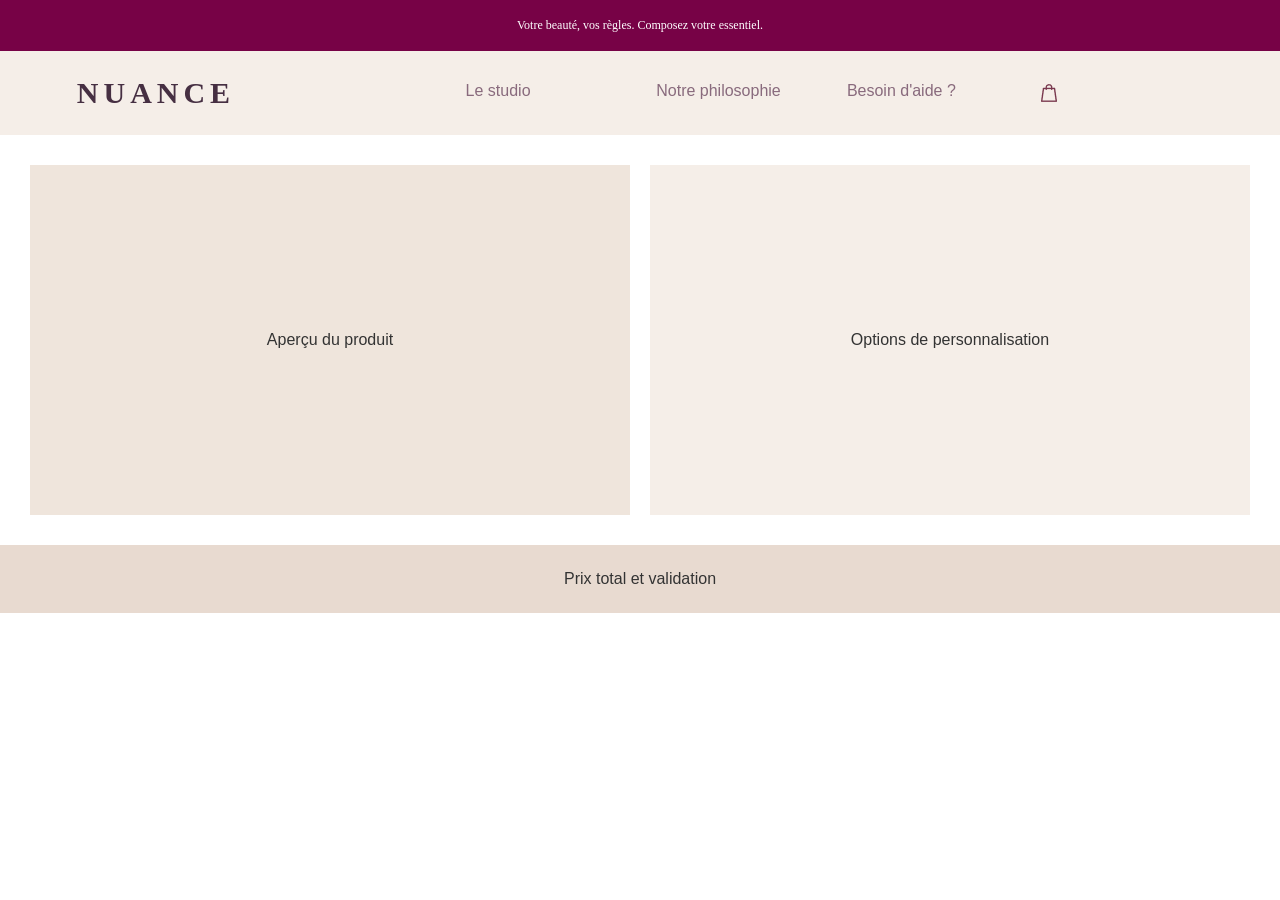
==== index.html @ 0a3bd09a "feat: create header section" ====
<!DOCTYPE html>
<html lang="fr">
<head>
    <meta charset="UTF-8">
    <meta name="viewport" content="width=device-width, initial-scale=1.0">
    <link rel="stylesheet" href="css/style.css">
    <title>NUANCE - Zoning</title>
</head>
<body>

    

        <div class="bandeau">
            <p>Votre beauté, vos règles. Composez votre essentiel.</p>
        </div>

        <header class="site-header">
            <div class="logo">NUANCE</div>

            <nav class="navigation">
                <a href="#configurateur">Le studio</a>
                <a href="#philosophie">Notre philosophie</a>
                <a href="#aide">Besoin d'aide ?</a>
                <img src="assets/icons/Panier.png" alt="Menu" class="nav-icon">

            </nav>
        </header>

        <main class="configurateur" id="configurateur">

            <section class="preview">
                Aperçu du produit
            </section>

            <section class="options">
                Options de personnalisation
            </section>

        </main>

        <footer class="footer">
            Prix total et validation
        </footer>


</body>
</html>
---- css/style.css ----
* {
    margin: 0;
    padding: 0;
    box-sizing: border-box;
}

body {
    font-family: Arial, sans-serif;
    color: #333333;
}

/* Bandeau */
.bandeau {
    background-color: #770246;
    width: 100%;
    padding: 18px 16px;
    text-align: center;
}
.bandeau p {
    color: white;
    font-family: Georgia, 'Times New Roman', Times, serif;
    font-size: 12px;
}

/* Header */
.site-header {
    display: grid;
    grid-template-columns: 1fr 2fr;
    align-items: center;
    gap: 20px;
    padding: 25px 6%;
    background-color: #F5EEE8;

}

.logo {
    font-family: Georgia, serif;
    font-size: 30px;
    font-weight: bold;
    letter-spacing: 5px;
    color: #462f42;
}

.navigation {
    display: grid;
   grid-template-columns: repeat(4 , 1fr);
    justify-content: end;
    gap: 25px;
    
}

.navigation a {
    color: #3302288e;
    text-decoration: none;
}

/* Contenu principal */
.configurateur {
    display: grid;
    grid-template-columns: 1fr 1fr;
    gap: 20px;
    padding: 30px;
   
}

.preview,
.options {
    display: grid;
    place-items: center;
    min-height: 350px;
    padding: 20px;
}

.preview {
    background-color: #EFE5DC;
}

.options {
    background-color: #F5EEE8;
}

/* Footer */
.footer {
    padding: 25px;
    text-align: center;
    background-color: #E8DAD0;
}
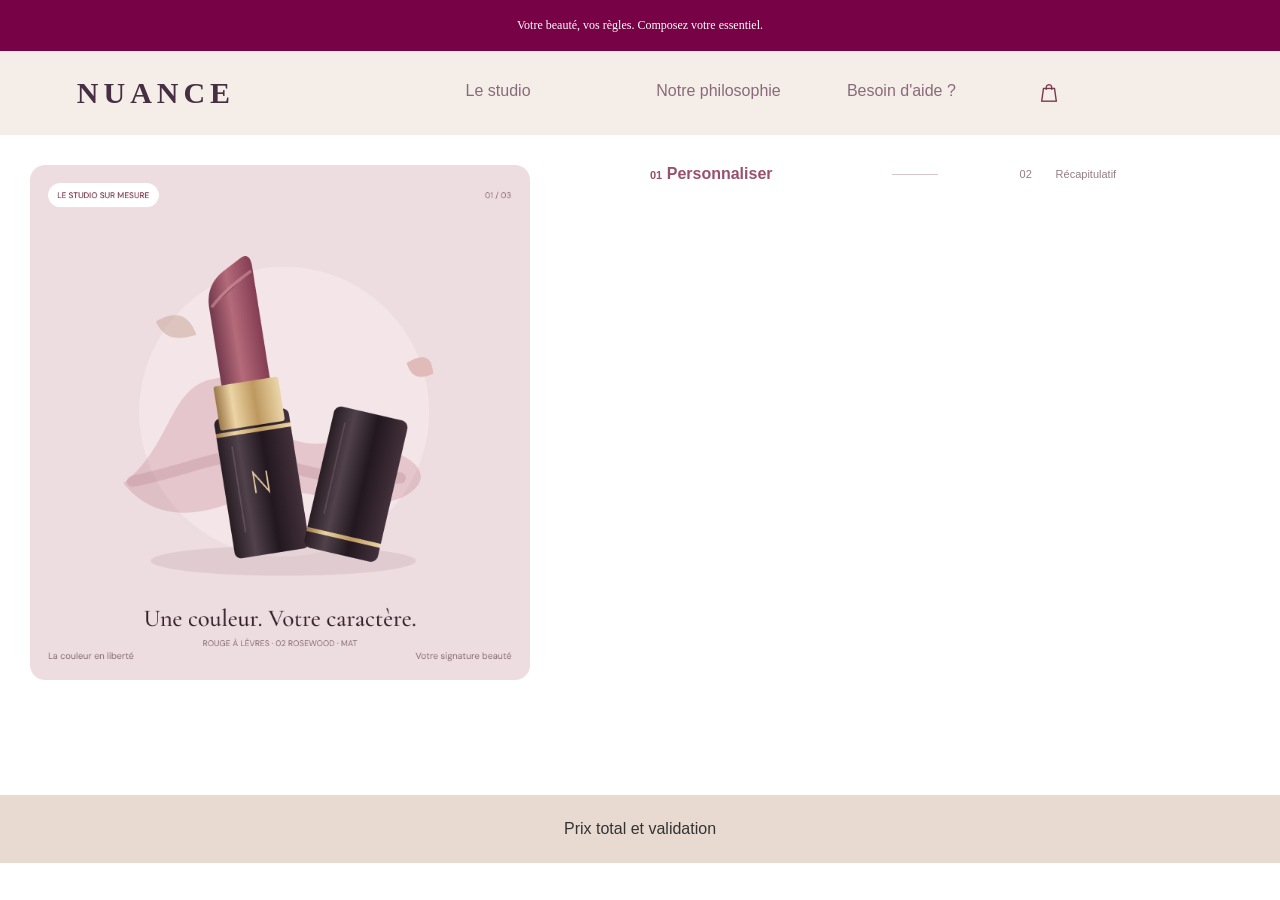
==== commit aa439712: "modification sur configuration et preview" ====
--- a/index.html
+++ b/index.html
@@ -30,11 +30,21 @@
         <main class="configurateur" id="configurateur">
 
             <section class="preview">
-                Aperçu du produit
+                <img src="assets/image/Aperçu produit en direct.png" alt="Une couleur. Votre caractère"  class="preview-image">
             </section>
 
             <section class="options">
-                Options de personnalisation
+                <div class="steps">
+                    <div class="step-active">
+                        <span class="step-number">01</span>
+                        <span>Personnaliser</span>
+                    </div>
+                    <span class="step-line"></span>
+                    <div class="step">
+                        <span class="step-number">02</span>
+                        <span>Récapitulatif</span>
+                    </div>
+                </div>
             </section>
 
         </main>
--- a/css/style.css
+++ b/css/style.css
@@ -65,22 +65,55 @@
    
 }
 
-.preview,
-.options {
+.preview {
     display: grid;
-    place-items: center;
-    min-height: 350px;
-    padding: 20px;
+    grid-template-columns: 1fr;
+    min-height: 600px;
+    padding: 0;
+    border-radius: 20px;
+
 }
+.preview img {
+    display: block;
+    width: 100%;
+    max-width: 500px;
+    object-fit: contain;
 
-.preview {
-    background-color: #EFE5DC;
 }
 
 .options {
-    background-color: #F5EEE8;
+
+    width: 100%;
 }
+.steps {
+    display: grid;
+    grid-template-columns: 2fr 1fr 2fr;
+    align-items: center;
+    gap: 12px;
 
+}
+.step {
+    display: grid;
+    grid-template-columns: 30px 1fr;
+    align-items: center;
+    gap: 6px;
+    font-size: 11px;
+    color: #947D86;
+    white-space: nowrap;
+}
+.step-active {
+    color: #98516C;
+    font-weight: bold;
+}
+.step-number {
+    font-size: 11px;
+
+}
+.step-line {
+    width: 40%;
+    height: 1px;
+    background-color: #D8C5CC;
+}
 /* Footer */
 .footer {
     padding: 25px;
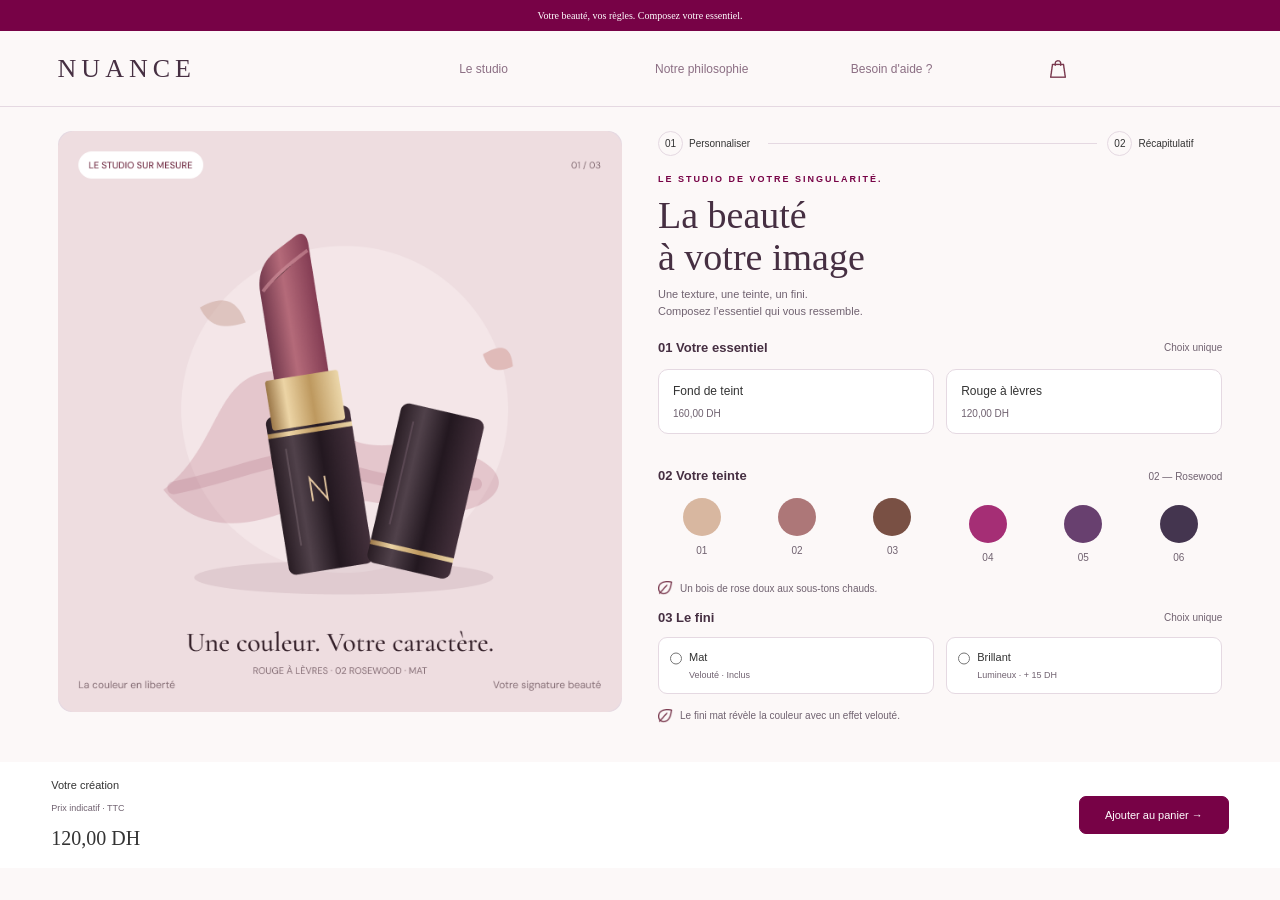
==== commit d6d294a8: "feat: complete configurator HTML and CSS" ====
--- a/index.html
+++ b/index.html
@@ -5,11 +5,10 @@
     <meta charset="UTF-8">
     <meta name="viewport" content="width=device-width, initial-scale=1.0">
     <link rel="stylesheet" href="css/style.css">
+    <link rel="stylesheet" href="css/responsive.css">
     <title>NUANCE - Zoning</title>
 </head>
 <body>
-
-    
 
         <div class="bandeau">
             <p>Votre beauté, vos règles. Composez votre essentiel.</p>
@@ -40,18 +39,138 @@
                         <span>Personnaliser</span>
                     </div>
                     <span class="step-line"></span>
-                    <div class="step">
+                    <div class="step-active">
                         <span class="step-number">02</span>
                         <span>Récapitulatif</span>
                     </div>
                 </div>
+                <div class="intro">
+                    <p class="small-title">
+                        LE STUDIO DE VOTRE SINGULARITÉ.
+                    </p>
+                    <h1>
+                        La beauté <br>
+                        à votre image
+                    </h1>
+                    <p class="intro-desription">
+                        Une texture, une teinte, un fini.<br>
+                        Composez l’essentiel qui vous ressemble.
+                    </p>
+
+                </div>
+                <div class="option-section">
+                    <div class="option-heading">
+                        <h2>01  Votre essentiel</h2>
+                        <span>Choix unique</span>
+                    </div>
+                    <div class="product-choix">
+                        <label class="choix-card">
+                            <input type="radio" name="produit" value="Fond de teint">
+                            <span class="choix-name">Fond de teint</span>
+                            <span class="choix-prix">160,00 DH</span>
+                        </label>
+                        <label class="choix-card">
+                            <input type="radio" name="produit" value="Rouge à lèvres">
+                            <span class="choix-name">Rouge à lèvres</span>
+                            <span class="choix-prix">120,00 DH</span>
+                        </label>
+                    </div>
+
+                </div>
+                <div class="option-section">
+                    <div class="option-heading">
+                        <h2>02  Votre teinte</h2>
+                        <span>02 — Rosewood</span>
+
+                    </div>
+                    <div class="teint-choix">
+                        <label class="teint-card">
+                            <input type="radio" name="teint" value="01">
+                            <span class="swatch nude"></span>
+                            <span>01</span>
+                        </label>
+                        <label class="teint-card">
+                            <input type="radio" name="teint" value="02">
+                            <spam class="swatch rosewood"></spam>
+                            <span>02</span>
+                        </label>
+                        <label class="teint-card">
+                            <input type="radio" name="teint" value="03">
+                            <span class="swatch cacao"></span>
+                            <span>03</span>
+                        </label>
+                        <label class="teint-card">
+                            <input type="radio" name="teint" value="04">
+                            <img src="" alt="">
+                            <span class="swatch prune"></span>
+                            <span>04</span>
+
+                        </label>
+                        <label class="teint-card">
+                            <input type="radio" name="teint" value="05">
+                            <img src="" alt="">
+                            <span class="swatch rouge"></span>
+                            <span>05</span>
+
+                        </label>
+                        <label class="teint-card">
+                            <input type="radio" name="teint" value="06">
+                            <img src="" alt="">
+                            <span class="swatch terracotta"></span>
+                            <span>06</span>
+
+                        </label>
+
+                    </div>
+                 <p class="note">
+    <img src="assets/icons/Group.png" alt="">
+    Un bois de rose doux aux sous-tons chauds.
+</p>
+                    <div class="section">
+                        <div class="section-title">
+                            <h2>03  Le fini</h2>
+                            <span>Choix unique</span>
+                        </div>
+                        <div class="finish">
+                            <label class="option-fini">
+                                <input type="radio" name="finition" value="Mat">
+                                <span class="content-fini">
+                                <strong>Mat</strong>
+                                <small>Velouté · Inclus</small>
+                            </span>
+                            </label>
+                            <label class="option-fini">
+                                <input type="radio" name="finition" value="Brillant">
+                                <span class="content-fini">
+                                <strong>Brillant</strong>
+                                <small>Lumineux · + 15 DH</small>
+                               </span>
+                            </label>
+                    </div>
+                    <p class="note">
+                        <img src="assets/icons/Group.png" alt="note-icone">
+                        Le fini mat révèle la couleur avec un effet velouté.
+                    </p>
+                </div>
+            
+
             </section>
+            
 
         </main>
+        <div class="checkout" id="commande">
+                    <div>
+                    <p>Votre création</p>
+                    <small>Prix indicatif · TTC</small>
+                </div>
+                <strong>120,00 DH</strong>
 
-        <footer class="footer">
-            Prix total et validation
-        </footer>
+                <button type="button">Ajouter au panier →</button>
+                </div>
+
+        <footer id="philosophie">
+        
+    </footer>
 
 
 </body>
--- a/css/style.css
+++ b/css/style.css
@@ -1,4 +1,18 @@
 
+
+
+
+:root {
+    --color-primary: #770246;
+    --color-background: #F5EEE8;
+    --color-logo: #462f42;
+    --color-link: #3302288e;
+    --color-text: #333333;
+    --color-white: #ffffff;
+    --color-border: #e5d9e2;
+    --color-muted: #706270;
+    --color-light: #f8f3f6;
+}
 
 * {
     margin: 0;
@@ -8,115 +22,477 @@
 
 body {
     font-family: Arial, sans-serif;
-    color: #333333;
+    color: var(--color-text);
+    background-color: #fcf8f8;
+    line-height: 1.5;
+}
+
+img {
+    max-width: 100%;
+    display: block;
 }
 
 /* Bandeau */
+
 .bandeau {
-    background-color: #770246;
-    width: 100%;
-    padding: 18px 16px;
+    background-color: var(--color-primary);
+    width: 100%;
+    padding: 8px 16px;
     text-align: center;
 }
+
 .bandeau p {
-    color: white;
-    font-family: Georgia, 'Times New Roman', Times, serif;
-    font-size: 12px;
+    color: var(--color-white);
+    font-family: Georgia, "Times New Roman", serif;
+    font-size: 10px;
 }
 
 /* Header */
+
 .site-header {
     display: grid;
     grid-template-columns: 1fr 2fr;
     align-items: center;
     gap: 20px;
-    padding: 25px 6%;
-    background-color: #F5EEE8;
-
+    padding: 18px 4.5%;
+    background-color: #fcf8f8;
+    border-bottom: 1px solid var(--color-border);
 }
 
 .logo {
     font-family: Georgia, serif;
-    font-size: 30px;
+    font-size: 26px;
+    font-weight: normal;
+    letter-spacing: 5px;
+    color: var(--color-logo);
+}
+
+.navigation {
+    display: grid;
+    grid-template-columns: repeat(4, 1fr);
+    align-items: center;
+    gap: 20px;
+}
+
+.navigation a {
+    color: var(--color-link);
+    text-decoration: none;
+    font-size: 12px;
+}
+
+.navigation a:hover {
+    color: var(--color-primary);
+}
+
+/* Configurateur */
+
+.configurateur {
+    display: grid;
+    grid-template-columns: 1fr 1fr;
+    align-items: start;
+    gap: 36px;
+    padding: 24px 4.5%;
+    max-width: 1600px;
+    margin: 0 auto;
+
+}
+
+/* Aperçu produit */
+
+.preview {
+    display: grid;
+    grid-template-columns: 1fr;
+    align-content: start;
+    width: 100%;
+    min-width: 0;
+    min-height: 0;
+    padding: 0;
+    background-color: var(--color-border);
+    border-radius: 14px;
+    overflow: hidden;
+}
+
+.preview-image {
+    display: block;
+    width: 100%;
+    max-width: none;
+    height: auto;
+    object-fit: contain;
+    border-radius: 14px;
+}
+
+/* Options */
+
+.options {
+    display: grid;
+    grid-template-columns: 1fr;
+    align-content: start;
+    gap: 17px;
+    width: 100%;
+    min-width: 0;
+}
+
+/* Étapes */
+
+.steps {
+    display: grid;
+    grid-template-columns: 100px 1fr 115px;
+    align-items: center;
+    gap: 10px;
+    color: var(--color-muted);
+    font-size: 10px;
+}
+
+.step-active {
+    display: grid;
+    grid-template-columns: 25px 1fr;
+    align-items: center;
+    gap: 6px;
+    color: var(--color-text);
+}
+
+.step-number {
+    display: grid;
+    place-items: center;
+    width: 25px;
+    height: 25px;
+    border: 1px solid var(--color-border);
+    border-radius: 50%;
+    font-size: 10px;
+}
+
+.step-line {
+    height: 1px;
+    background-color: var(--color-border);
+}
+
+/* Introduction */
+
+.intro {
+    display: grid;
+    gap: 7px;
+}
+
+.small-title {
+    color: var(--color-primary);
+    font-size: 9px;
+    letter-spacing: 2px;
     font-weight: bold;
-    letter-spacing: 5px;
-    color: #462f42;
-}
-
-.navigation {
-    display: grid;
-   grid-template-columns: repeat(4 , 1fr);
-    justify-content: end;
-    gap: 25px;
+}
+
+.intro h1 {
+    font-family: Georgia, "Times New Roman", serif;
+    font-size: 38px;
+    line-height: 1.12;
+    font-weight: normal;
+    color: var(--color-logo);
+}
+
+.intro-desription {
+    color: var(--color-muted);
+    font-size: 11px;
+    line-height: 1.6;
+}
+
+/* Sections */
+
+.option-section {
+    display: grid;
+    gap: 12px;
+    padding-bottom: 15px;
     
 }
 
-.navigation a {
-    color: #3302288e;
-    text-decoration: none;
-}
-
-/* Contenu principal */
-.configurateur {
+/* Titre des sections */
+
+.option-heading {
+    display: grid;
+    grid-template-columns: 1fr 130px;
+    align-items: center;
+    gap: 10px;
+}
+
+.option-heading h2 {
+    font-size: 13px;
+    font-weight: bold;
+    color: var(--color-logo);
+}
+
+.option-heading span {
+    color: var(--color-muted);
+    font-size: 10px;
+    text-align: right;
+}
+
+/* Choix produit */
+
+.product-choix {
     display: grid;
     grid-template-columns: 1fr 1fr;
-    gap: 20px;
-    padding: 30px;
+    gap: 12px;
+}
+
+.choix-card {
+    display: grid;
+    grid-template-columns: 1fr;
+    align-content: start;
+    gap: 6px;
+    min-width: 0;
+    padding: 12px 14px;
+    border-radius: 10px;
+    border: 1px solid var(--color-border);
+    background-color: var(--color-white);
+    cursor: pointer;
+}
+
+.choix-card input {
+    position: absolute;
+    opacity: 0;
+}
+
+.choix-name {
+    font-size: 12px;
+}
+
+.choix-prix {
+    color: var(--color-muted);
+    font-size: 10px;
+}
+
+.choix-card:has(input:checked) {
+    border: 1.5px solid var(--color-logo);
+    background-color: #f7ebef;
+}
+
+.choix-card:has(input:checked) .choix-name::before {
+    content: "✓ ";
+    margin-right: 4px;
+    color: var(--color-logo);
+}
+
+/* Choix teinte */
+
+.teint-choix {
+    display: grid;
+    grid-template-columns: repeat(6, minmax(0, 1fr));
+    gap: 8px;
+    width: 100%;
+}
+
+.teint-card {
+    display: grid;
+    grid-template-columns: 1fr;
+    justify-items: center;
+    align-content: start;
+    gap: 7px;
+    min-width: 0;
+    cursor: pointer;
+}
+
+.teint-card input {
+    position: absolute;
+    opacity: 0;
+}
+
+.swatch {
+    display: grid;
+    place-items: center;
+    width: 38px;
+    height: 38px;
+    border: 2px solid transparent;
+    border-radius: 50%;
+}
+
+.nude {
+    background-color: #d8b7a0;
+}
+
+.rosewood {
+    background-color: #ad7778;
+}
+
+.cacao {
+    background-color: #795044;
+}
+
+.prune {
+    background-color: #a52e75;
+}
+
+.rouge {
+    background-color: #68406f;
+}
+
+.terracotta {
+    background-color: #44354f;
+}
+
+.teint-card span:last-child {
+    color: var(--color-muted);
+    font-size: 10px;
+    text-align: center;
+    white-space: nowrap;
+}
+
+.teint-card:has(input:checked) .swatch {
+    border: 2px solid var(--color-white);
+    outline: 2px solid var(--color-logo);
+    outline-offset: 2px;
+}
+
+.teint-card:has(input:checked) span:last-child::before {
+    content: "✓ ";
+    color: var(--color-logo);
+}
+
+/* Note */
+
+.note {
+    display: grid;
+    grid-template-columns: 15px 1fr;
+    align-items: center;
+    gap: 7px;
+    width: 100%;
+    margin-top: 4px;
+    color: var(--color-muted);
+    font-size: 10px;
+    line-height: 1.5;
+}
+
+.note img {
+    width: 15px;
+    height: 15px;
+    object-fit: contain;
+}
+
+/* Finition */
+
+.section {
+    display: grid;
+    gap: 10px;
+}
+
+.section-title {
+    display: grid;
+    grid-template-columns: 1fr 110px;
+    align-items: center;
+    gap: 10px;
+}
+
+.section-title h2 {
+    font-size: 13px;
+    font-weight: bold;
+    color: var(--color-logo);
+}
+
+.section-title span {
+    color: var(--color-muted);
+    font-size: 10px;
+    text-align: right;
+}
+
+.finish {
+    display: grid;
+    grid-template-columns: 1fr 1fr;
+    gap: 12px;
+}
+
+.option-fini {
+    display: grid;
+    grid-template-columns: 12px 1fr;
+    align-items: start;
+    gap: 7px;
+    padding: 11px;
+    border: 1px solid var(--color-border);
+    border-radius: 9px;
+    background-color: var(--color-white);
+    cursor: pointer;
+}
+
+.option-fini input {
+    margin-top: 3px;
+    accent-color: var(--color-primary);
+}
+
+.content-fini {
+    display: grid;
+    gap: 3px;
+}
+
+.content-fini strong {
+    font-size: 11px;
+    font-weight: normal;
+}
+
+.content-fini small {
+    color: var(--color-muted);
+    font-size: 9px;
+}
+
+.option-fini:has(input:checked) {
+    border-color: var(--color-primary);
+    background-color: #f7ebef;
+}
+
+/* Commande */
+
+.checkout {
+    display: grid;
+    grid-template-columns: 1fr 150px;
+    align-items: center;
+    gap: 5px 15px;
+    padding: 15px 4%;
    
-}
-
-.preview {
-    display: grid;
-    grid-template-columns: 1fr;
-    min-height: 600px;
-    padding: 0;
-    border-radius: 20px;
-
-}
-.preview img {
-    display: block;
-    width: 100%;
-    max-width: 500px;
-    object-fit: contain;
-
-}
-
-.options {
-
-    width: 100%;
-}
-.steps {
-    display: grid;
-    grid-template-columns: 2fr 1fr 2fr;
-    align-items: center;
-    gap: 12px;
-
-}
-.step {
-    display: grid;
-    grid-template-columns: 30px 1fr;
-    align-items: center;
-    gap: 6px;
+    background-color: var(--color-white);
+    width: 100%;
+
+    
+}
+
+.checkout p {
     font-size: 11px;
-    color: #947D86;
-    white-space: nowrap;
-}
-.step-active {
-    color: #98516C;
-    font-weight: bold;
-}
-.step-number {
+}
+
+.checkout small {
+    color: var(--color-muted);
+    font-size: 9px;
+}
+
+.checkout strong {
+    font-family: Georgia, "Times New Roman", serif;
+    font-size: 20px;
+    font-weight: normal;
+    text-align: left;
+}
+
+.checkout button {
+    grid-column: 2;
+    grid-row: 1 / 3;
+    width: 100%;
+    padding: 12px;
+    border: 1px solid var(--color-primary);
+    border-radius: 7px;
+    background-color: var(--color-primary);
+    color: var(--color-white);
     font-size: 11px;
-
-}
-.step-line {
-    width: 40%;
-    height: 1px;
-    background-color: #D8C5CC;
-}
+}
+
+.checkout button:hover {
+    background-color: var(--color-white);
+    color: var(--color-primary);
+}
+
 /* Footer */
-.footer {
-    padding: 25px;
-    text-align: center;
-    background-color: #E8DAD0;
-}
+
+footer {
+    display: grid;
+    grid-template-columns: 1fr 1fr;
+    gap: 16px;
+    padding: 15px 4.5%;
+    background-color: #fcf8f8;
+    color: var(--color-muted);
+    font-size: 9px;
+}
+
+
+
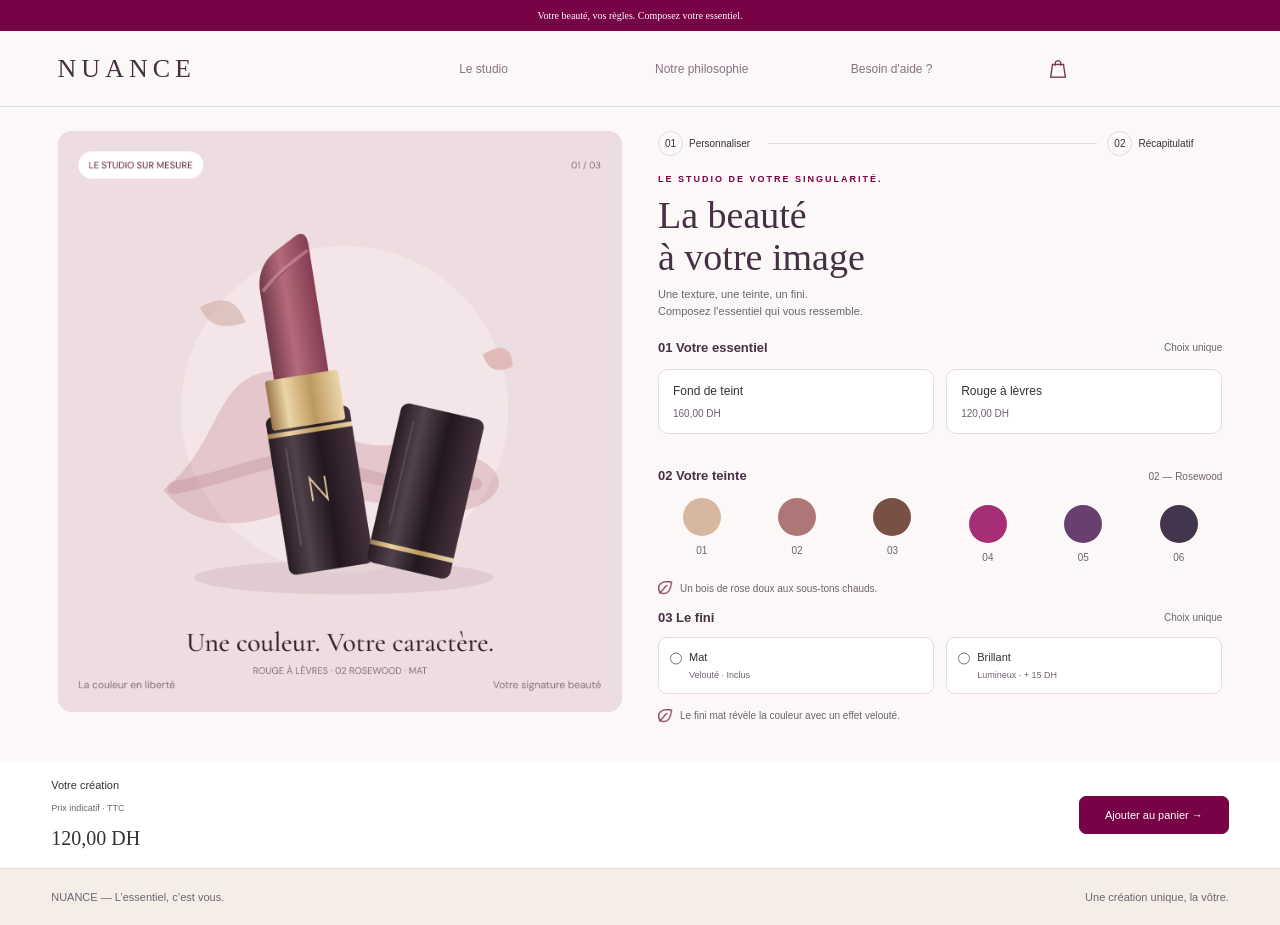
==== commit 754fe809: "Update footer across pages" ====
--- a/index.html
+++ b/index.html
@@ -169,7 +169,9 @@
                 </div>
 
         <footer id="philosophie">
-        
+        <span>NUANCE — L’essentiel, c’est vous.</span>
+
+        <span>Une création unique, la vôtre.</span>
     </footer>
 
 
--- a/css/style.css
+++ b/css/style.css
@@ -496,3 +496,232 @@
 
 
 
+
+/* Page Récapitulatif */
+
+.recap-page {
+    display: grid;
+    grid-template-columns: 1fr;
+    gap: 20px;
+    max-width: 1600px;
+    padding: 25px 4.5% 40px;
+}
+
+.recap-steps {
+    display: grid;
+    grid-template-columns: 120px 140px;
+    gap: 15px;
+    align-items: center;
+    color: var(--color-muted);
+    font-size: 11px;
+}
+
+.recap-intro {
+    display: grid;
+    gap: 10px;
+    margin-bottom: 10px;
+}
+
+.recap-intro .small-title {
+    color: var(--color-primary);
+    font-size: 10px;
+    letter-spacing: 2px;
+}
+
+.recap-intro h1 {
+    font-family: Georgia, "Times New Roman", serif;
+    font-size: 38px;
+    font-weight: normal;
+    color: var(--color-logo);
+}
+
+/* Contenu principal */
+
+.recap-layout {
+    display: grid;
+    grid-template-columns: 1fr 1fr;
+    align-items: start;
+    gap: 35px;
+}
+
+.recap-preview {
+    display: grid;
+    grid-template-columns: 1fr;
+    gap: 15px;
+    min-width: 0;
+}
+
+.recap-image {
+    width: 100%;
+    overflow: hidden;
+    border-radius: 14px;
+    background-color: var(--color-background);
+}
+
+.recap-image img {
+    display: block;
+    width: 100%;
+   
+}
+
+.recap-product-info {
+    display: grid;
+    grid-template-columns: 1fr 90px;
+    align-items: start;
+    gap: 15px;
+}
+
+.recap-product-info h2 {
+    font-family: Georgia, "Times New Roman", serif;
+    font-size: 17px;
+    font-weight: normal;
+    color: var(--color-logo);
+}
+
+.recap-product-info p {
+    margin-top: 5px;
+    color: var(--color-muted);
+    font-size: 12px;
+}
+
+.recap-product-info a {
+    color: var(--color-primary);
+    text-align: right;
+    font-size: 12px;
+    text-decoration: underline;
+}
+
+/* Carte récapitulatif */
+
+.recap-card {
+    display: grid;
+    grid-template-columns: 1fr;
+    align-content: start;
+    gap: 18px;
+    min-width: 0;
+    padding: 30px;
+    border: 1px solid var(--color-border);
+    border-radius: 14px;
+    background-color: var(--color-white);
+}
+
+.recap-badge {
+    width: fit-content;
+    padding: 7px 12px;
+    border-radius: 20px;
+    background-color: var(--color-background);
+    color: var(--color-primary);
+    font-size: 11px;
+}
+
+.recap-card h2 {
+    font-family: Georgia, "Times New Roman", serif;
+    font-size: 25px;
+    font-weight: normal;
+    color: var(--color-logo);
+}
+
+.recap-subtitle {
+    margin-top: -10px;
+    color: var(--color-muted);
+    font-size: 13px;
+}
+
+/* Détails du produit */
+
+.recap-ligne {
+    display: grid;
+    grid-template-columns: 1fr 120px;
+    align-items: center;
+    gap: 15px;
+    padding-bottom: 15px;
+    border-bottom: 1px solid var(--color-border);
+    font-size: 13px;
+}
+
+.recap-ligne span {
+    color: var(--color-muted);
+}
+
+.recap-ligne strong {
+    text-align: right;
+    font-size: 13px;
+    font-weight: normal;
+}
+
+/* Prix total */
+
+.recap-total {
+    display: grid;
+    grid-template-columns: 1fr 140px;
+    align-items: center;
+    gap: 15px;
+    padding-top: 5px;
+}
+
+.recap-total strong:first-child {
+    font-size: 15px;
+    font-weight: normal;
+}
+
+.recap-total strong:last-child {
+    color: var(--color-primary);
+    text-align: right;
+    font-family: Georgia, "Times New Roman", serif;
+    font-size: 25px;
+    font-weight: normal;
+}
+
+.recap-mention {
+    margin-top: -12px;
+    color: var(--color-muted);
+    font-size: 11px;
+}
+
+/* Bouton */
+
+.recap-button {
+    display: block;
+    width: 100%;
+    padding: 15px;
+    border: 1px solid var(--color-primary);
+    border-radius: 8px;
+    background-color: var(--color-primary);
+    color: var(--color-white);
+    text-align: center;
+    text-decoration: none;
+    font-size: 13px;
+}
+
+.recap-button:hover {
+    background-color: var(--color-logo);
+}
+
+/* Message de confirmation */
+
+.recap-note {
+    padding: 12px;
+    border-radius: 8px;
+    background-color: var(--color-background);
+    color: var(--color-muted);
+    font-size: 11px;
+
+}
+
+/* Footer */
+
+footer {
+    display: grid;
+    grid-template-columns: 1fr 1fr;
+    gap: 15px;
+    padding: 20px 4%;
+    border-top: 1px solid var(--color-border);
+    background-color: var(--color-background);
+    color: var(--color-muted);
+    font-size: 11px;
+}
+
+footer span:last-child {
+    text-align: right;
+}
+ 
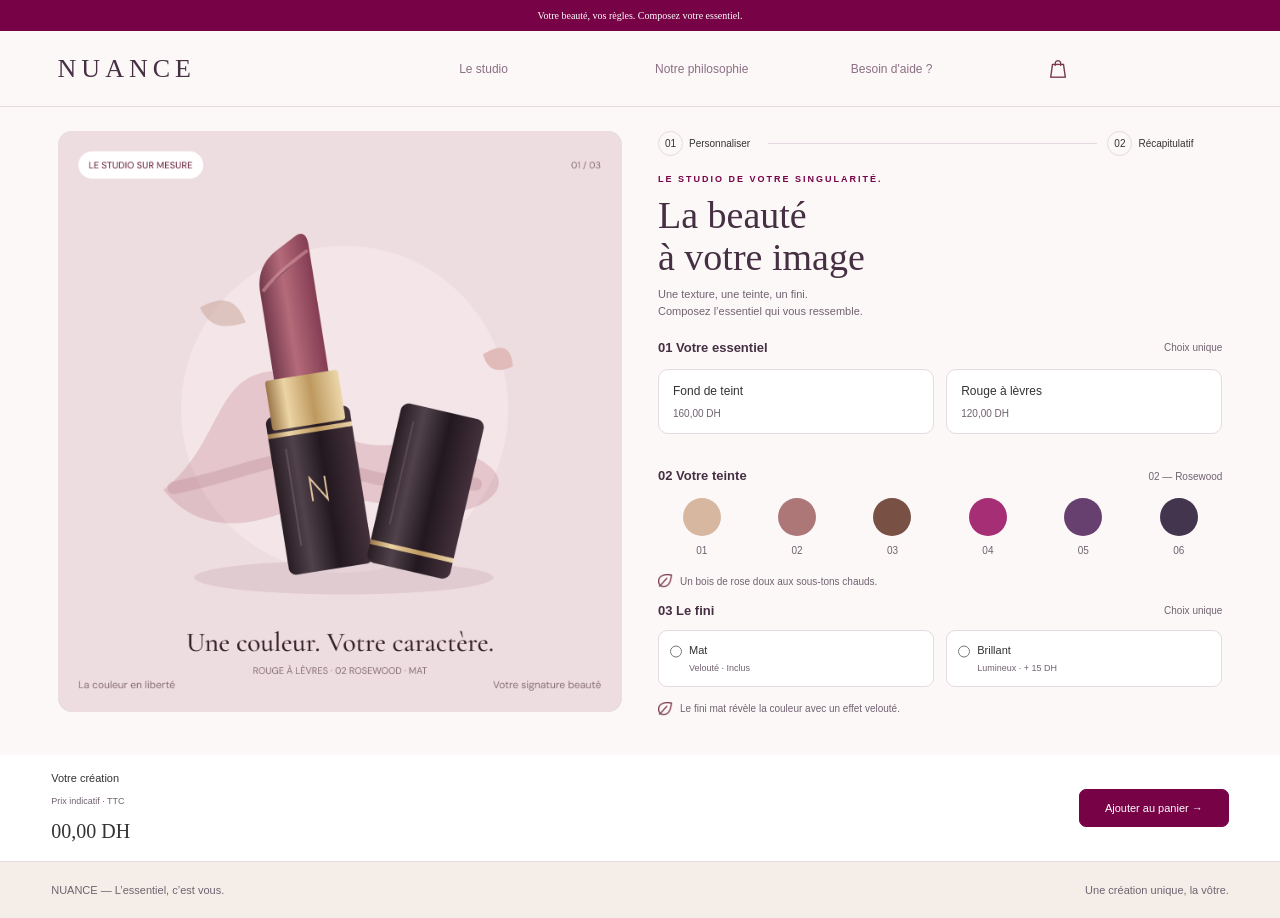
==== commit 39dbc092: "Add JavaScript configurator" ====
--- a/index.html
+++ b/index.html
@@ -5,7 +5,7 @@
     <meta charset="UTF-8">
     <meta name="viewport" content="width=device-width, initial-scale=1.0">
     <link rel="stylesheet" href="css/style.css">
-    <link rel="stylesheet" href="css/responsive.css">
+    <!-- <link rel="stylesheet" href="css/responsive.css"> -->
     <title>NUANCE - Zoning</title>
 </head>
 <body>
@@ -91,7 +91,7 @@
                         </label>
                         <label class="teint-card">
                             <input type="radio" name="teint" value="02">
-                            <spam class="swatch rosewood"></spam>
+                            <span class="swatch rosewood"></span>
                             <span>02</span>
                         </label>
                         <label class="teint-card">
@@ -101,21 +101,18 @@
                         </label>
                         <label class="teint-card">
                             <input type="radio" name="teint" value="04">
-                            <img src="" alt="">
                             <span class="swatch prune"></span>
                             <span>04</span>
 
                         </label>
                         <label class="teint-card">
                             <input type="radio" name="teint" value="05">
-                            <img src="" alt="">
                             <span class="swatch rouge"></span>
                             <span>05</span>
 
                         </label>
                         <label class="teint-card">
                             <input type="radio" name="teint" value="06">
-                            <img src="" alt="">
                             <span class="swatch terracotta"></span>
                             <span>06</span>
 
@@ -123,9 +120,9 @@
 
                     </div>
                  <p class="note">
-    <img src="assets/icons/Group.png" alt="">
-    Un bois de rose doux aux sous-tons chauds.
-</p>
+                    <img src="assets/icons/Group.png" alt="">
+                     Un bois de rose doux aux sous-tons chauds.
+                </p>
                     <div class="section">
                         <div class="section-title">
                             <h2>03  Le fini</h2>
@@ -163,7 +160,7 @@
                     <p>Votre création</p>
                     <small>Prix indicatif · TTC</small>
                 </div>
-                <strong>120,00 DH</strong>
+                <strong>00,00 DH</strong>
 
                 <button type="button">Ajouter au panier →</button>
                 </div>
@@ -173,6 +170,7 @@
 
         <span>Une création unique, la vôtre.</span>
     </footer>
+    <script src="nuance.js"></script>
 
 
 </body>
--- a/css/style.css
+++ b/css/style.css
@@ -274,19 +274,19 @@
 
 .teint-choix {
     display: grid;
-    grid-template-columns: repeat(6, minmax(0, 1fr));
+    grid-template-columns: repeat(6, 1fr);
     gap: 8px;
     width: 100%;
 }
 
 .teint-card {
-    display: grid;
-    grid-template-columns: 1fr;
-    justify-items: center;
-    align-content: start;
+    display: flex;
+    flex-direction: column;
+    align-items: center;
     gap: 7px;
     min-width: 0;
     cursor: pointer;
+    width: 100%;
 }
 
 .teint-card input {
@@ -477,10 +477,10 @@
     font-size: 11px;
 }
 
-.checkout button:hover {
+ .checkout button:hover {
     background-color: var(--color-white);
     color: var(--color-primary);
-}
+} 
 
 /* Footer */
 
@@ -659,7 +659,7 @@
     padding-top: 5px;
 }
 
-.recap-total strong:first-child {
+ .recap-total strong:first-child {
     font-size: 15px;
     font-weight: normal;
 }
@@ -676,7 +676,7 @@
     margin-top: -12px;
     color: var(--color-muted);
     font-size: 11px;
-}
+} 
 
 /* Bouton */
 
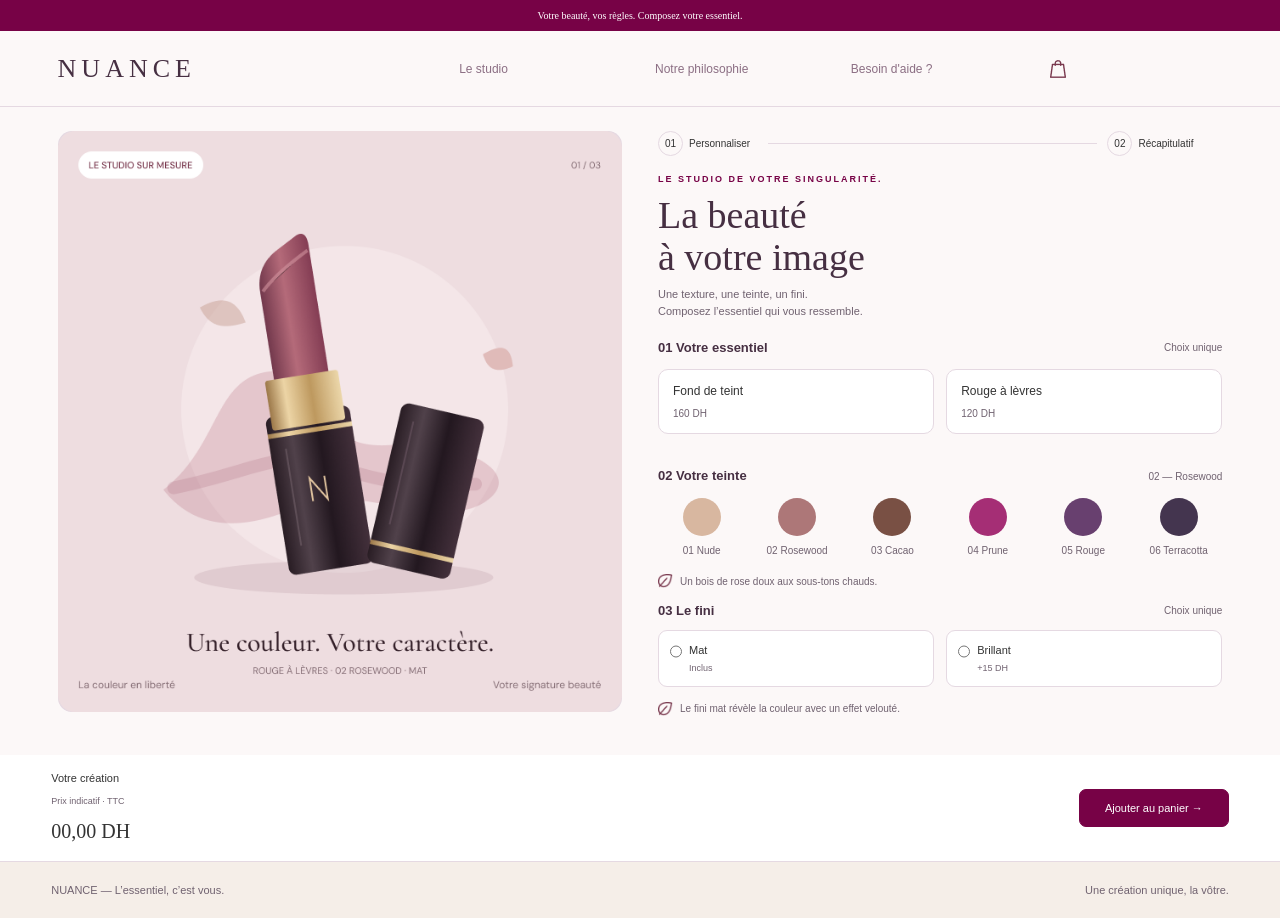
==== commit f84421aa: "Finalize NUANCE project integration" ====
--- a/index.html
+++ b/index.html
@@ -5,7 +5,8 @@
     <meta charset="UTF-8">
     <meta name="viewport" content="width=device-width, initial-scale=1.0">
     <link rel="stylesheet" href="css/style.css">
-    <!-- <link rel="stylesheet" href="css/responsive.css"> -->
+    <link rel="stylesheet" href="css/responsive.css">
+
     <title>NUANCE - Zoning</title>
 </head>
 <body>
@@ -32,7 +33,7 @@
                 <img src="assets/image/Aperçu produit en direct.png" alt="Une couleur. Votre caractère"  class="preview-image">
             </section>
 
-            <section class="options">
+            <form action="recapitulatif.html" class="options">
                 <div class="steps">
                     <div class="step-active">
                         <span class="step-number">01</span>
@@ -66,16 +67,15 @@
                     <div class="product-choix">
                         <label class="choix-card">
                             <input type="radio" name="produit" value="Fond de teint">
-                            <span class="choix-name">Fond de teint</span>
-                            <span class="choix-prix">160,00 DH</span>
+                            <span class="choix-name"></span>
+                            <span class="choix-prix"></span>
                         </label>
                         <label class="choix-card">
                             <input type="radio" name="produit" value="Rouge à lèvres">
-                            <span class="choix-name">Rouge à lèvres</span>
-                            <span class="choix-prix">120,00 DH</span>
-                        </label>
-                    </div>
-
+                            <span class="choix-name"></span>
+                            <span class="choix-prix"></span>
+                        </label>
+                    </div>
                 </div>
                 <div class="option-section">
                     <div class="option-heading">
@@ -87,34 +87,34 @@
                         <label class="teint-card">
                             <input type="radio" name="teint" value="01">
                             <span class="swatch nude"></span>
-                            <span>01</span>
+                            <span></span>
                         </label>
                         <label class="teint-card">
                             <input type="radio" name="teint" value="02">
                             <span class="swatch rosewood"></span>
-                            <span>02</span>
+                            <span></span>
                         </label>
                         <label class="teint-card">
                             <input type="radio" name="teint" value="03">
                             <span class="swatch cacao"></span>
-                            <span>03</span>
+                            <span></span>
                         </label>
                         <label class="teint-card">
                             <input type="radio" name="teint" value="04">
                             <span class="swatch prune"></span>
-                            <span>04</span>
+                            <span></span>
 
                         </label>
                         <label class="teint-card">
                             <input type="radio" name="teint" value="05">
                             <span class="swatch rouge"></span>
-                            <span>05</span>
+                            <span></span>
 
                         </label>
                         <label class="teint-card">
                             <input type="radio" name="teint" value="06">
                             <span class="swatch terracotta"></span>
-                            <span>06</span>
+                            <span></span>
 
                         </label>
 
@@ -132,15 +132,15 @@
                             <label class="option-fini">
                                 <input type="radio" name="finition" value="Mat">
                                 <span class="content-fini">
-                                <strong>Mat</strong>
-                                <small>Velouté · Inclus</small>
+                                <strong></strong>
+                                <small></small>
                             </span>
                             </label>
                             <label class="option-fini">
                                 <input type="radio" name="finition" value="Brillant">
                                 <span class="content-fini">
-                                <strong>Brillant</strong>
-                                <small>Lumineux · + 15 DH</small>
+                                <strong></strong>
+                                <small></small>
                                </span>
                             </label>
                     </div>
@@ -150,8 +150,7 @@
                     </p>
                 </div>
             
-
-            </section>
+            </form>
             
 
         </main>
@@ -162,8 +161,125 @@
                 </div>
                 <strong>00,00 DH</strong>
 
-                <button type="button">Ajouter au panier →</button>
-                </div>
+                <button type="button" >Ajouter au panier →</button>
+        </div>
+
+        
+    <main class="recap-page hidden">
+
+        <div class="recap-steps">
+            <span>01 Personnaliser</span>
+            <span>02 Récapitulatif</span>
+        </div>
+
+        <div class="recap-intro">
+            <p class="small-title">VOTRE SIGNATURE PERSONNALISÉE</p>
+
+            <h1>
+                Une signature beauté,<br>
+                qui ne ressemble qu'à vous.
+            </h1>
+        </div>
+
+        <div class="recap-layout">
+
+            <section class="recap-preview">
+
+                <div class="recap-image">
+
+                    <img src="assets/image/Aperçu produit en direct.png" alt="">
+
+                </div>
+
+                <div class="recap-product-info">
+
+                    <div>
+                        <h2 id="recap-nom">Le rouge signature</h2>
+
+                        <p id="recap-description">
+                            02 Rosewood · Fini Mat
+                        </p>
+                    </div>
+
+                    <a href="index.html">Modifier</a>
+
+                </div>
+
+            </section>
+
+            <section class="recap-card">
+
+                <p class="recap-badge">
+                    ✓ Sélection ajoutée
+                </p>
+
+                <h2>Votre récapitulatif</h2>
+
+                <p class="recap-subtitle">
+                    Voici les détails de votre création.
+                </p>
+
+                <div class="recap-ligne">
+
+                    <span id="recap-produit">
+                        Rouge à lèvres
+                    </span>
+
+                    <strong id="recap-prix-produit">
+                        120,00 DH
+                    </strong>
+
+                </div>
+
+                <div class="recap-ligne">
+
+                    <span id="recap-teint">
+                        Teinte · 02 Rosewood
+                    </span>
+
+                    <strong>Inclus</strong>
+
+                </div>
+
+                <div class="recap-ligne">
+
+                    <span id="recap-finition">
+                        Fini · Mat
+                    </span>
+
+                    <strong id="recap-prix-fini">
+                        Inclus
+                    </strong>
+
+                </div>
+
+                <div class="recap-total">
+
+                    <strong>Total</strong>
+
+                    <strong id="recap-prix">
+                        120,00 DH
+                    </strong>
+
+                </div>
+
+                <p class="recap-mention">
+                    Prix de cette sélection · aucun paiement effectué.
+                </p>
+
+                <a href="index.html" class="recap-button">
+                    Créer un autre produit →
+                </a>
+
+                <p class="recap-note">
+                    ✓ Votre sélection est enregistrée dans ce navigateur.
+                </p>
+
+            </section>
+
+        </div>
+
+    </main>
 
         <footer id="philosophie">
         <span>NUANCE — L’essentiel, c’est vous.</span>
--- a/css/style.css
+++ b/css/style.css
@@ -725,3 +725,6 @@
     text-align: right;
 }
  
+.hidden {
+    display: none !important;
+}
--- a/css/responsive.css
+++ b/css/responsive.css
@@ -0,0 +1,18 @@
+@media screen and (max-width: 768px) {
+
+    
+    .configurateur {
+        display: grid;
+        grid-template-columns: 1fr;
+        gap: 24px;
+        padding: 16px 5%;
+    }
+
+    
+    .product-choix {
+        display: grid;
+        grid-template-columns: repeat(2,  1fr);
+        gap: 10px;
+    }
+
+}
